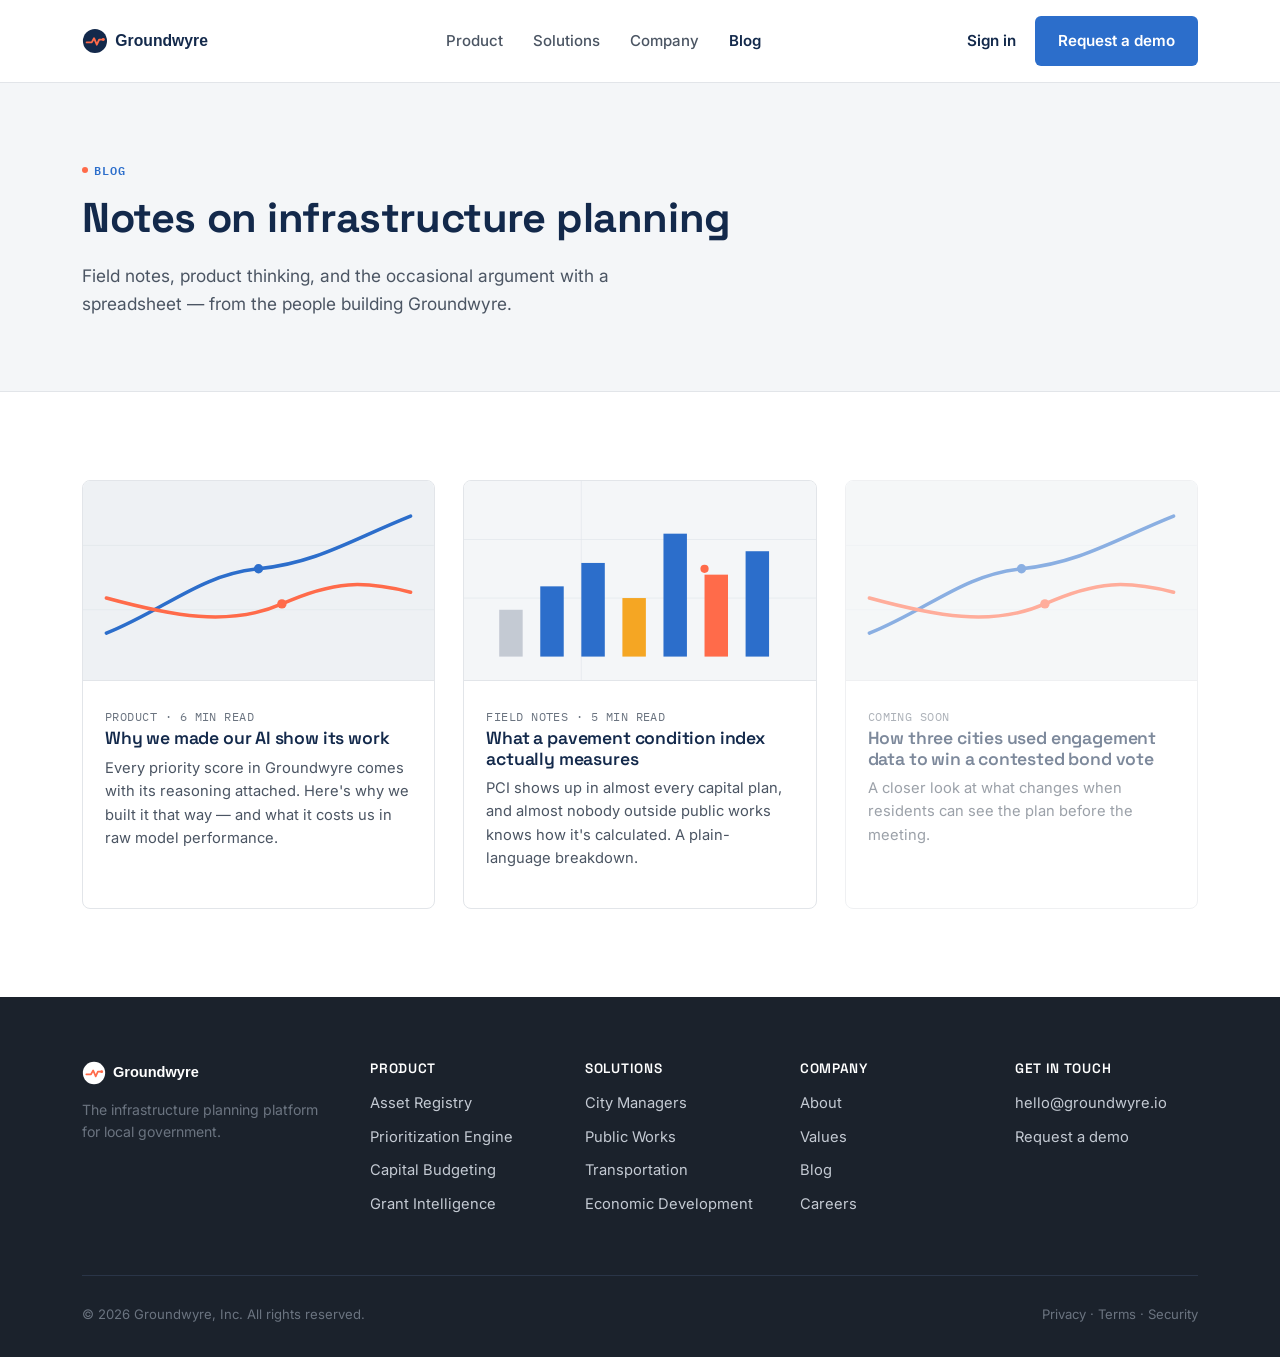
==== blog/index.html @ 6da7a2d2 "Add files via upload" ====
<!--
  Groundwyre is a fictional B2B SaaS brand built as demo content for Avey.io.
  Not a real company. Do not treat contact addresses, logos, or claims as real.
-->
<!DOCTYPE html>
<html lang="en">
<head>
<meta charset="UTF-8">
<meta name="robots" content="noindex, nofollow">
<meta name="viewport" content="width=device-width, initial-scale=1.0">
<title>Blog — Groundwyre</title>
<meta name="description" content="Notes on infrastructure planning, AI explainability, and public works from the Groundwyre team.">
<meta property="og:title" content="Blog — Groundwyre">
<meta property="og:image" content="../images/og-image.svg">
<link rel="icon" href="../assets/favicon.svg" type="image/svg+xml">
<link rel="preconnect" href="https://fonts.googleapis.com">
<link href="https://fonts.googleapis.com/css2?family=Space+Grotesk:wght@500;700&family=Inter:wght@400;500;600;700&family=IBM+Plex+Mono:wght@500&display=swap" rel="stylesheet">
<link rel="stylesheet" href="../assets/styles.css">
</head>
<body>

<header class="site-header">
  <div class="nav-inner">
    <a class="brand" href="../index.html"><img src="../assets/logo.svg" alt="Groundwyre"></a>
    <nav class="primary-nav">
      <a href="../product.html">Product</a>
      <a href="../solutions.html">Solutions</a>
      <a href="../company.html">Company</a>
      <a href="index.html" style="color:var(--navy); font-weight:600;">Blog</a>
    </nav>
    <div class="nav-cta">
      <a href="#" class="btn btn-ghost">Sign in</a>
      <a href="../index.html#demo" class="btn btn-primary">Request a demo</a>
    </div>
  </div>
</header>

<div class="page-header">
  <div class="container">
    <div class="eyebrow">Blog</div>
    <h1>Notes on infrastructure planning</h1>
    <p class="lede">Field notes, product thinking, and the occasional argument with a spreadsheet — from the people building Groundwyre.</p>
  </div>
</div>

<section>
  <div class="container">
    <div class="blog-grid">
      <a class="blog-card" href="why-our-ai-shows-its-work.html" style="text-decoration:none; color:inherit;">
        <img src="../images/blog-cover-2.svg" alt="Abstract line chart illustration">
        <div class="blog-card-body">
          <span class="blog-meta">Product · 6 min read</span>
          <h3>Why we made our AI show its work</h3>
          <p>Every priority score in Groundwyre comes with its reasoning attached. Here's why we built it that way — and what it costs us in raw model performance.</p>
        </div>
      </a>
      <a class="blog-card" href="what-a-pavement-condition-index-actually-measures.html" style="text-decoration:none; color:inherit;">
        <img src="../images/blog-cover-1.svg" alt="Abstract bar chart illustration">
        <div class="blog-card-body">
          <span class="blog-meta">Field notes · 5 min read</span>
          <h3>What a pavement condition index actually measures</h3>
          <p>PCI shows up in almost every capital plan, and almost nobody outside public works knows how it's calculated. A plain-language breakdown.</p>
        </div>
      </a>
      <div class="blog-card" style="opacity:0.55;">
        <img src="../images/blog-cover-2.svg" alt="Abstract illustration">
        <div class="blog-card-body">
          <span class="blog-meta">Coming soon</span>
          <h3>How three cities used engagement data to win a contested bond vote</h3>
          <p>A closer look at what changes when residents can see the plan before the meeting.</p>
        </div>
      </div>
    </div>
  </div>
</section>

<footer class="site-footer">
  <div class="container">
    <div class="footer-grid">
      <div>
        <div class="footer-brand"><img src="../assets/logo-white.svg" alt="Groundwyre"></div>
        <p style="color:var(--slate-500); font-size:0.88rem; max-width:240px;">The infrastructure planning platform for local government.</p>
      </div>
      <div>
        <h4>Product</h4>
        <a href="../product.html#asset-registry">Asset Registry</a>
        <a href="../product.html#prioritization">Prioritization Engine</a>
        <a href="../product.html#budgeting">Capital Budgeting</a>
        <a href="../product.html#grants">Grant Intelligence</a>
      </div>
      <div>
        <h4>Solutions</h4>
        <a href="../solutions.html#city-manager">City Managers</a>
        <a href="../solutions.html#public-works">Public Works</a>
        <a href="../solutions.html#transportation">Transportation</a>
        <a href="../solutions.html#econ-dev">Economic Development</a>
      </div>
      <div>
        <h4>Company</h4>
        <a href="../company.html">About</a>
        <a href="../company.html#values">Values</a>
        <a href="index.html">Blog</a>
        <a href="mailto:careers@groundwyre.io">Careers</a>
      </div>
      <div>
        <h4>Get in touch</h4>
        <a href="mailto:hello@groundwyre.io">hello@groundwyre.io</a>
        <a href="../index.html#demo">Request a demo</a>
      </div>
    </div>
    <div class="footer-bottom">
      <span>© 2026 Groundwyre, Inc. All rights reserved.</span>
      <span>Privacy · Terms · Security</span>
    </div>
  </div>
</footer>

</body>
</html>
---- assets/styles.css ----
/* ============================================================
   Groundwyre — Shared Brand Stylesheet
   Infrastructure planning platform for local government
   ============================================================ */

:root {
  --navy: #13294B;        /* Pulse Ink — primary */
  --blue: #2C6ECB;        /* Signal Blue — secondary / actions */
  --coral: #FF6B4A;       /* Civic Coral — accent */
  --amber: #F5A623;       /* Amber Flag — risk/priority accent */
  --slate-900: #1B222C;
  --slate-600: #4B5563;
  --slate-500: #6B7480;
  --slate-300: #C4CAD3;
  --slate-200: #E2E5E9;
  --slate-100: #EEF1F4;
  --slate-50: #F7F8FA;
  --white: #FFFFFF;
  --fog: #F4F6F8;

  --font-display: "Space Grotesk", "Helvetica Neue", Arial, sans-serif;
  --font-body: "Inter", "Helvetica Neue", Arial, sans-serif;
  --font-mono: "IBM Plex Mono", "SFMono-Regular", Menlo, monospace;

  --radius-sm: 6px;
  --radius-md: 8px;
  --radius-lg: 14px;
  --shadow-sm: 0 1px 2px rgba(19, 41, 75, 0.06);
  --shadow-md: 0 8px 24px rgba(19, 41, 75, 0.08);
  --container: 1180px;
}

* { box-sizing: border-box; }
html { scroll-behavior: smooth; }

body {
  margin: 0;
  font-family: var(--font-body);
  color: var(--slate-900);
  background: var(--white);
  font-size: 16px;
  line-height: 1.6;
  -webkit-font-smoothing: antialiased;
}

h1, h2, h3, h4 {
  font-family: var(--font-display);
  color: var(--navy);
  line-height: 1.15;
  margin: 0 0 0.5em 0;
  letter-spacing: -0.01em;
}

h1 { font-size: 3.2rem; font-weight: 700; }
h2 { font-size: 2.2rem; font-weight: 700; }
h3 { font-size: 1.4rem; font-weight: 600; }
h4 { font-size: 1.05rem; font-weight: 600; }

p { margin: 0 0 1em 0; color: var(--slate-600); }

a { color: var(--blue); text-decoration: none; }
a:hover { text-decoration: underline; }

.container {
  max-width: var(--container);
  margin: 0 auto;
  padding: 0 32px;
}

.eyebrow {
  display: inline-flex;
  align-items: center;
  gap: 6px;
  font-family: var(--font-mono);
  font-size: 0.72rem;
  letter-spacing: 0.08em;
  text-transform: uppercase;
  color: var(--blue);
  font-weight: 600;
  margin-bottom: 14px;
}
.eyebrow::before {
  content: "";
  width: 6px; height: 6px;
  border-radius: 50%;
  background: var(--coral);
  display: inline-block;
}

/* ---------- Buttons ---------- */
.btn {
  display: inline-flex;
  align-items: center;
  gap: 8px;
  font-family: var(--font-body);
  font-weight: 600;
  font-size: 0.95rem;
  padding: 12px 22px;
  border-radius: var(--radius-sm);
  border: 1px solid transparent;
  cursor: pointer;
  text-decoration: none;
  transition: transform 0.12s ease, box-shadow 0.12s ease, background 0.12s ease;
}
.btn:hover { text-decoration: none; }
.btn-primary {
  background: var(--blue);
  color: var(--white);
}
.btn-primary:hover { background: #235baf; box-shadow: var(--shadow-md); }
.btn-secondary {
  background: var(--white);
  color: var(--navy);
  border-color: var(--slate-200);
}
.btn-secondary:hover { border-color: var(--slate-300); background: var(--slate-50); }
.btn-ghost {
  background: transparent;
  color: var(--navy);
  padding: 12px 4px;
}
.btn-lg { padding: 14px 28px; font-size: 1rem; }

/* ---------- Nav ---------- */
header.site-header {
  position: sticky;
  top: 0;
  z-index: 50;
  background: rgba(255,255,255,0.92);
  backdrop-filter: blur(8px);
  border-bottom: 1px solid var(--slate-200);
}
.nav-inner {
  display: flex;
  align-items: center;
  justify-content: space-between;
  padding: 16px 32px;
  max-width: var(--container);
  margin: 0 auto;
}
.brand {
  display: flex;
  align-items: center;
  gap: 10px;
  font-family: var(--font-display);
  font-weight: 700;
  font-size: 1.2rem;
  color: var(--navy);
}
.brand img { height: 26px; width: auto; display: block; }
nav.primary-nav { display: flex; align-items: center; gap: 30px; }
nav.primary-nav a {
  color: var(--slate-600);
  font-weight: 500;
  font-size: 0.94rem;
}
nav.primary-nav a:hover { color: var(--navy); text-decoration: none; }
.nav-cta { display: flex; align-items: center; gap: 14px; }

/* ---------- Hero ---------- */
.hero {
  padding: 96px 0 72px;
  background: linear-gradient(180deg, var(--white) 0%, var(--fog) 100%);
}
.hero-grid {
  display: grid;
  grid-template-columns: 1.05fr 0.95fr;
  gap: 56px;
  align-items: center;
}
.hero h1 { font-size: 3.4rem; }
.hero .lede {
  font-size: 1.18rem;
  color: var(--slate-600);
  max-width: 540px;
  margin-bottom: 30px;
}
.hero-actions { display: flex; gap: 14px; align-items: center; margin-bottom: 28px; }
.hero-note { font-size: 0.85rem; color: var(--slate-500); }
.hero-visual img { width: 100%; display: block; border-radius: var(--radius-lg); box-shadow: var(--shadow-md); }

/* ---------- Sections ---------- */
section { padding: 88px 0; }
section.tight { padding: 56px 0; }
.section-head { max-width: 640px; margin: 0 auto 52px; text-align: center; }
.section-head.left { margin: 0 0 44px; text-align: left; }
.bg-fog { background: var(--fog); }
.bg-navy { background: var(--navy); color: var(--white); }
.bg-navy h2, .bg-navy h3, .bg-navy h4 { color: var(--white); }
.bg-navy p { color: #B8C4D9; }

.divider {
  height: 1px;
  background: var(--slate-200);
  border: none;
  margin: 0;
}

/* ---------- Problem strip ---------- */
.problem-strip {
  display: grid;
  grid-template-columns: repeat(3, 1fr);
  gap: 28px;
}
.problem-card {
  padding: 26px;
  border: 1px solid var(--slate-200);
  border-radius: var(--radius-md);
  background: var(--white);
}
.problem-card .tag {
  font-family: var(--font-mono);
  font-size: 0.72rem;
  color: var(--coral);
  text-transform: uppercase;
  letter-spacing: 0.06em;
  margin-bottom: 10px;
  display: block;
}

/* ---------- Flow ---------- */
.flow {
  display: grid;
  grid-template-columns: repeat(4, 1fr);
  gap: 0;
  border: 1px solid var(--slate-200);
  border-radius: var(--radius-lg);
  overflow: hidden;
}
.flow-step {
  padding: 30px 24px;
  border-right: 1px solid var(--slate-200);
  background: var(--white);
}
.flow-step:last-child { border-right: none; }
.flow-step .num {
  font-family: var(--font-mono);
  color: var(--blue);
  font-size: 0.8rem;
  margin-bottom: 10px;
  display: block;
}

/* ---------- Pillars ---------- */
.pillar {
  display: grid;
  grid-template-columns: 1fr 1fr;
  gap: 60px;
  align-items: center;
  padding: 64px 0;
}
.pillar:nth-child(even) .pillar-visual { order: 2; }
.pillar-visual img {
  width: 100%;
  display: block;
  border-radius: var(--radius-lg);
  border: 1px solid var(--slate-200);
  box-shadow: var(--shadow-sm);
}
.pillar-proof {
  list-style: none;
  padding: 0;
  margin: 22px 0 0;
  display: flex;
  flex-direction: column;
  gap: 12px;
}
.pillar-proof li {
  display: flex;
  gap: 10px;
  font-size: 0.94rem;
  color: var(--slate-600);
}
.pillar-proof li::before {
  content: "";
  min-width: 6px; height: 6px;
  border-radius: 50%;
  background: var(--blue);
  margin-top: 8px;
}

/* ---------- Persona cards ---------- */
.persona-grid {
  display: grid;
  grid-template-columns: repeat(4, 1fr);
  gap: 22px;
}
.persona-card {
  padding: 28px 22px;
  border-radius: var(--radius-md);
  border: 1px solid var(--slate-200);
  background: var(--white);
  transition: box-shadow 0.12s ease, transform 0.12s ease;
}
.persona-card:hover { box-shadow: var(--shadow-md); transform: translateY(-2px); }
.persona-icon {
  width: 42px; height: 42px;
  border-radius: 10px;
  background: var(--fog);
  display: flex; align-items: center; justify-content: center;
  margin-bottom: 16px;
}

/* ---------- Cards / grid generic ---------- */
.card-grid-3 { display: grid; grid-template-columns: repeat(3, 1fr); gap: 24px; }
.card-grid-2 { display: grid; grid-template-columns: repeat(2, 1fr); gap: 24px; }
.card {
  border: 1px solid var(--slate-200);
  border-radius: var(--radius-md);
  padding: 26px;
  background: var(--white);
}

/* ---------- Stat strip ---------- */
.stat-strip {
  display: grid;
  grid-template-columns: repeat(4, 1fr);
  gap: 24px;
  text-align: center;
}
.stat-strip .stat-num {
  font-family: var(--font-display);
  font-size: 2.2rem;
  font-weight: 700;
  color: var(--white);
}
.stat-strip .stat-label {
  font-size: 0.85rem;
  color: #B8C4D9;
  margin-top: 6px;
}

/* ---------- Logo strip ---------- */
.logo-strip {
  display: flex;
  align-items: center;
  justify-content: space-between;
  flex-wrap: wrap;
  gap: 28px;
  padding: 28px 0;
  opacity: 0.9;
}
.logo-strip span {
  font-family: var(--font-mono);
  color: var(--slate-500);
  font-size: 0.85rem;
  letter-spacing: 0.03em;
}

/* ---------- Quote ---------- */
.quote-block {
  border-left: 3px solid var(--coral);
  padding-left: 26px;
  font-family: var(--font-display);
  font-size: 1.35rem;
  color: var(--navy);
  max-width: 760px;
  margin: 0 auto;
}
.quote-attribution {
  margin-top: 20px;
  font-family: var(--font-body);
  font-size: 0.92rem;
  color: var(--slate-500);
}

/* ---------- Avatar ---------- */
.avatar {
  width: 46px; height: 46px;
  border-radius: 50%;
  display: flex; align-items: center; justify-content: center;
  font-family: var(--font-display);
  font-weight: 700;
  font-size: 0.95rem;
  color: var(--white);
  flex-shrink: 0;
}

/* ---------- CTA band ---------- */
.cta-band {
  background: var(--navy);
  border-radius: var(--radius-lg);
  padding: 64px 56px;
  display: flex;
  align-items: center;
  justify-content: space-between;
  gap: 40px;
}
.cta-band h2 { color: var(--white); margin-bottom: 10px; }
.cta-band p { color: #B8C4D9; margin: 0; }

/* ---------- Footer ---------- */
footer.site-footer {
  background: var(--slate-900);
  color: var(--slate-300);
  padding: 64px 0 32px;
}
.footer-grid {
  display: grid;
  grid-template-columns: 1.4fr 1fr 1fr 1fr 1fr;
  gap: 32px;
  margin-bottom: 48px;
}
.footer-grid h4 { color: var(--white); font-size: 0.85rem; text-transform: uppercase; letter-spacing: 0.05em; margin-bottom: 16px; }
.footer-grid a { display: block; color: var(--slate-300); font-size: 0.92rem; margin-bottom: 10px; }
.footer-grid a:hover { color: var(--white); text-decoration: none; }
.footer-brand { display: flex; align-items: center; gap: 10px; margin-bottom: 14px; }
.footer-brand img { height: 24px; }
/* ---------- Photography ---------- */
.photo-frame {
  position: relative;
  border-radius: var(--radius-lg);
  overflow: hidden;
  background: var(--slate-100);
  display: flex;
  align-items: center;
  justify-content: center;
  aspect-ratio: 16 / 10;
}
.photo-frame.square { aspect-ratio: 1 / 1; }
.photo-frame.wide { aspect-ratio: 21 / 9; }
.photo-frame img {
  width: 100%;
  height: 100%;
  object-fit: cover;
  display: block;
  position: relative;
  z-index: 1;
}
.photo-frame-label {
  position: absolute;
  inset: 0;
  display: flex;
  flex-direction: column;
  align-items: center;
  justify-content: center;
  gap: 8px;
  text-align: center;
  padding: 20px;
  color: var(--slate-500);
  font-family: var(--font-mono);
  font-size: 0.72rem;
  letter-spacing: 0.03em;
  background: repeating-linear-gradient(135deg, var(--slate-100), var(--slate-100) 10px, #EEF1F4 10px, #EEF1F4 20px);
}
.photo-frame-label svg { opacity: 0.5; }
.photo-strip {
  display: grid;
  grid-template-columns: repeat(3, 1fr);
  gap: 4px;
  border-radius: var(--radius-lg);
  overflow: hidden;
}
.photo-strip .photo-frame { border-radius: 0; aspect-ratio: 4/5; }

.footer-bottom {
  display: flex;
  justify-content: space-between;
  align-items: center;
  padding-top: 28px;
  border-top: 1px solid #2A3548;
  font-size: 0.82rem;
  color: var(--slate-500);
}

/* ---------- Badges / chips ---------- */
.chip {
  display: inline-block;
  font-family: var(--font-mono);
  font-size: 0.72rem;
  padding: 4px 10px;
  border-radius: 999px;
  background: var(--slate-100);
  color: var(--slate-600);
}
.chip.coral { background: #FFEDE6; color: #C24A2E; }
.chip.blue { background: #E7EFFB; color: var(--blue); }
.chip.amber { background: #FDF1DC; color: #A6650E; }

/* ---------- Page header (interior pages) ---------- */
.page-header {
  padding: 72px 0 56px;
  background: var(--fog);
  border-bottom: 1px solid var(--slate-200);
}
.page-header h1 { font-size: 2.6rem; }
.page-header .lede { max-width: 620px; font-size: 1.08rem; color: var(--slate-600); }

/* ---------- Module list (product page) ---------- */
.module {
  display: grid;
  grid-template-columns: 0.9fr 1.1fr;
  gap: 52px;
  padding: 60px 0;
  align-items: center;
  border-bottom: 1px solid var(--slate-200);
}
.module:last-child { border-bottom: none; }
.module:nth-child(even) .module-visual { order: -1; }
.module-visual img {
  width: 100%;
  border-radius: var(--radius-lg);
  border: 1px solid var(--slate-200);
  box-shadow: var(--shadow-sm);
}
.module-index {
  font-family: var(--font-mono);
  color: var(--blue);
  font-size: 0.8rem;
  display: block;
  margin-bottom: 10px;
}

/* ---------- Persona detail (solutions page) ---------- */
.persona-detail {
  display: grid;
  grid-template-columns: 0.85fr 1.15fr;
  gap: 44px;
  padding: 52px;
  border: 1px solid var(--slate-200);
  border-radius: var(--radius-lg);
  margin-bottom: 28px;
}
.persona-detail .role-tag { color: var(--blue); font-family: var(--font-mono); font-size: 0.78rem; text-transform: uppercase; letter-spacing: 0.05em; }
.persona-detail dl { margin: 0; }
.persona-detail dt { font-weight: 600; color: var(--navy); margin-top: 18px; font-size: 0.92rem; }
.persona-detail dd { margin: 6px 0 0; color: var(--slate-600); font-size: 0.94rem; }

/* ---------- Values grid (company page) ---------- */
.value-card {
  padding: 28px;
  border-radius: var(--radius-md);
  background: var(--fog);
}
.value-card h4 { margin-bottom: 10px; }

/* ---------- Blog ---------- */
.blog-grid { display: grid; grid-template-columns: repeat(3, 1fr); gap: 28px; }
.blog-card {
  border: 1px solid var(--slate-200);
  border-radius: var(--radius-md);
  overflow: hidden;
  background: var(--white);
}
.blog-card img { width: 100%; display: block; border-bottom: 1px solid var(--slate-200); }
.blog-card .blog-card-body { padding: 22px; }
.blog-card .blog-meta { font-family: var(--font-mono); font-size: 0.72rem; color: var(--slate-500); margin-bottom: 10px; text-transform: uppercase; letter-spacing: 0.04em; }
.blog-card h3 { font-size: 1.1rem; margin-bottom: 8px; }
.blog-card p { font-size: 0.92rem; }

article.post {
  max-width: 720px;
  margin: 0 auto;
}
article.post .post-meta {
  font-family: var(--font-mono);
  font-size: 0.78rem;
  color: var(--slate-500);
  text-transform: uppercase;
  letter-spacing: 0.05em;
  margin-bottom: 18px;
}
article.post h1 { font-size: 2.4rem; }
article.post .post-lede { font-size: 1.15rem; color: var(--slate-600); }
article.post figure { margin: 36px 0; }
article.post figure img { width: 100%; border-radius: var(--radius-md); border: 1px solid var(--slate-200); }
article.post figcaption { font-size: 0.85rem; color: var(--slate-500); margin-top: 10px; }
article.post h2 { font-size: 1.6rem; margin-top: 40px; }
article.post p, article.post li { color: var(--slate-600); font-size: 1.02rem; }
article.post blockquote {
  border-left: 3px solid var(--coral);
  margin: 32px 0;
  padding-left: 22px;
  font-family: var(--font-display);
  font-size: 1.2rem;
  color: var(--navy);
}

/* ---------- Utility ---------- */
.text-center { text-align: center; }
.mt-0 { margin-top: 0; }
.mb-0 { margin-bottom: 0; }
.max-w-sm { max-width: 480px; }
.max-w-md { max-width: 640px; }

/* ---------- Responsive ---------- */
@media (max-width: 980px) {
  .hero-grid, .pillar, .module, .persona-detail { grid-template-columns: 1fr; }
  .pillar-visual, .module-visual { order: -1 !important; }
  .problem-strip, .persona-grid, .card-grid-3, .stat-strip, .footer-grid, .blog-grid, .flow { grid-template-columns: repeat(2, 1fr); }
  .flow-step { border-right: none; border-bottom: 1px solid var(--slate-200); }
  nav.primary-nav { display: none; }
}
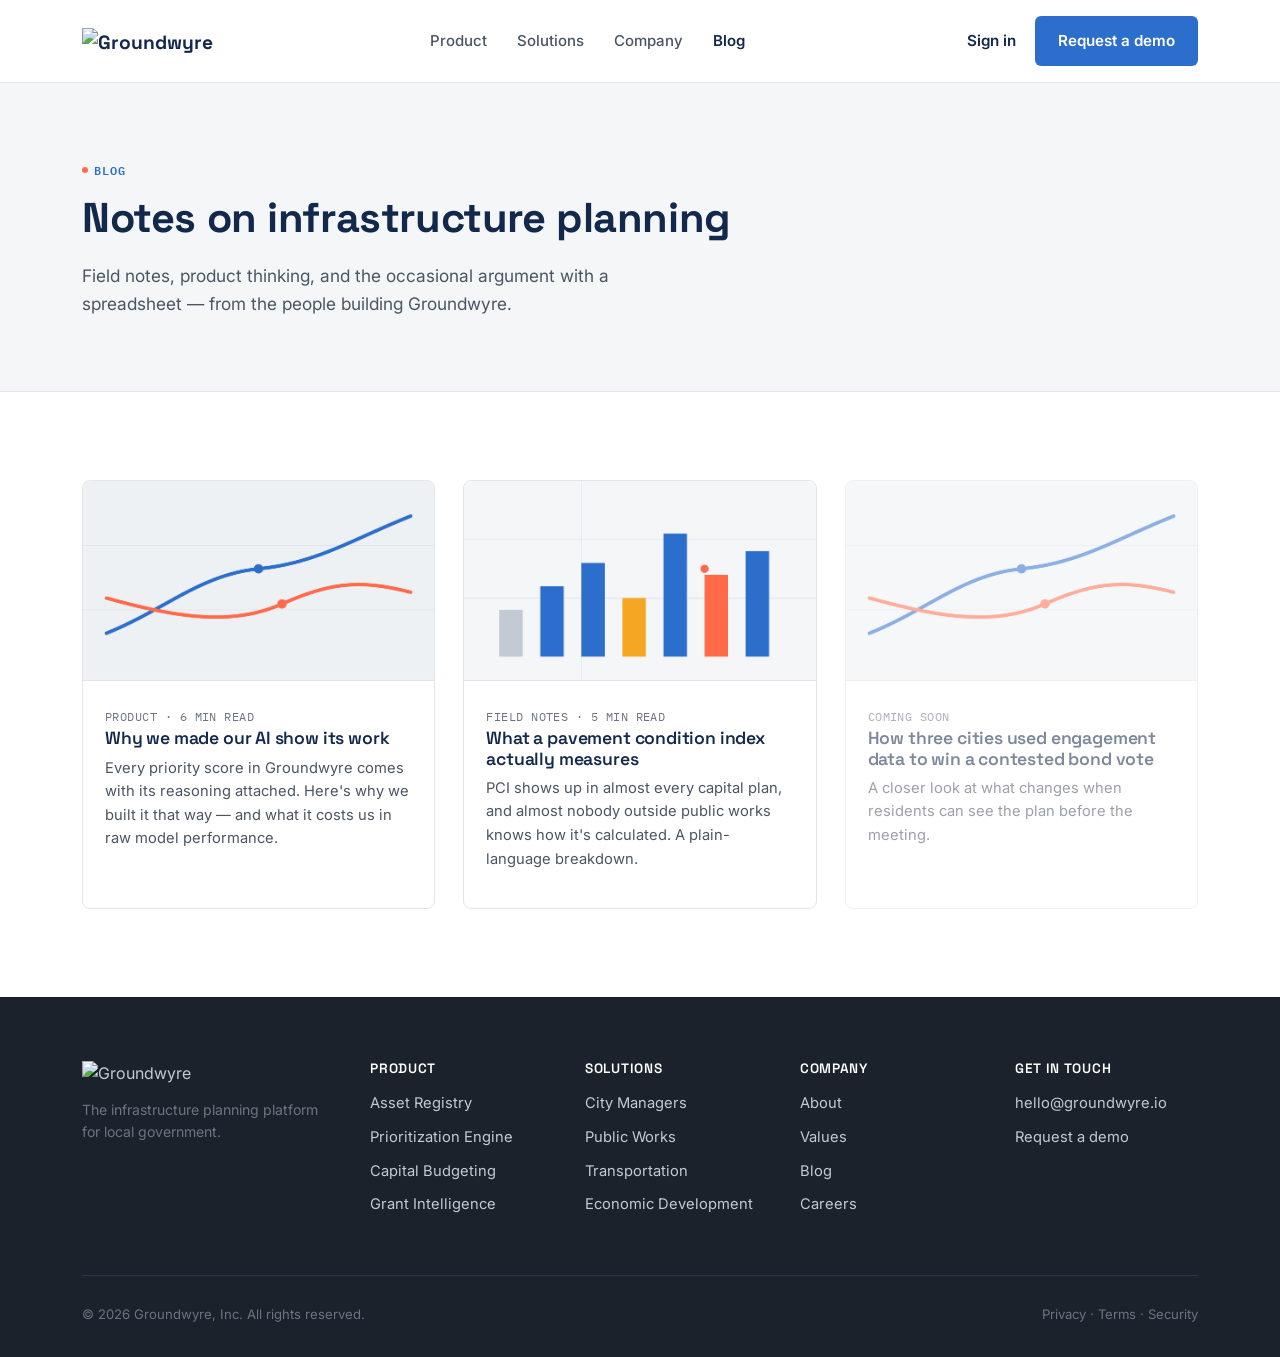
==== commit 1406573e: "Add files via upload" ====
--- a/blog/index.html
+++ b/blog/index.html
@@ -11,8 +11,8 @@
 <title>Blog — Groundwyre</title>
 <meta name="description" content="Notes on infrastructure planning, AI explainability, and public works from the Groundwyre team.">
 <meta property="og:title" content="Blog — Groundwyre">
-<meta property="og:image" content="../images/og-image.svg">
-<link rel="icon" href="../assets/favicon.svg" type="image/svg+xml">
+<meta property="og:image" content="../images/og-image.png">
+<link rel="icon" href="../assets/favicon.png" type="image/png">
 <link rel="preconnect" href="https://fonts.googleapis.com">
 <link href="https://fonts.googleapis.com/css2?family=Space+Grotesk:wght@500;700&family=Inter:wght@400;500;600;700&family=IBM+Plex+Mono:wght@500&display=swap" rel="stylesheet">
 <link rel="stylesheet" href="../assets/styles.css">
@@ -21,7 +21,7 @@
 
 <header class="site-header">
   <div class="nav-inner">
-    <a class="brand" href="../index.html"><img src="../assets/logo.svg" alt="Groundwyre"></a>
+    <a class="brand" href="../index.html"><img src="../assets/logo.png" alt="Groundwyre"></a>
     <nav class="primary-nav">
       <a href="../product.html">Product</a>
       <a href="../solutions.html">Solutions</a>
@@ -47,7 +47,7 @@
   <div class="container">
     <div class="blog-grid">
       <a class="blog-card" href="why-our-ai-shows-its-work.html" style="text-decoration:none; color:inherit;">
-        <img src="../images/blog-cover-2.svg" alt="Abstract line chart illustration">
+        <img src="../images/blog-cover-2.png" alt="Abstract line chart illustration">
         <div class="blog-card-body">
           <span class="blog-meta">Product · 6 min read</span>
           <h3>Why we made our AI show its work</h3>
@@ -55,7 +55,7 @@
         </div>
       </a>
       <a class="blog-card" href="what-a-pavement-condition-index-actually-measures.html" style="text-decoration:none; color:inherit;">
-        <img src="../images/blog-cover-1.svg" alt="Abstract bar chart illustration">
+        <img src="../images/blog-cover-1.png" alt="Abstract bar chart illustration">
         <div class="blog-card-body">
           <span class="blog-meta">Field notes · 5 min read</span>
           <h3>What a pavement condition index actually measures</h3>
@@ -63,7 +63,7 @@
         </div>
       </a>
       <div class="blog-card" style="opacity:0.55;">
-        <img src="../images/blog-cover-2.svg" alt="Abstract illustration">
+        <img src="../images/blog-cover-2.png" alt="Abstract illustration">
         <div class="blog-card-body">
           <span class="blog-meta">Coming soon</span>
           <h3>How three cities used engagement data to win a contested bond vote</h3>
@@ -78,7 +78,7 @@
   <div class="container">
     <div class="footer-grid">
       <div>
-        <div class="footer-brand"><img src="../assets/logo-white.svg" alt="Groundwyre"></div>
+        <div class="footer-brand"><img src="../assets/logo-white.png" alt="Groundwyre"></div>
         <p style="color:var(--slate-500); font-size:0.88rem; max-width:240px;">The infrastructure planning platform for local government.</p>
       </div>
       <div>
